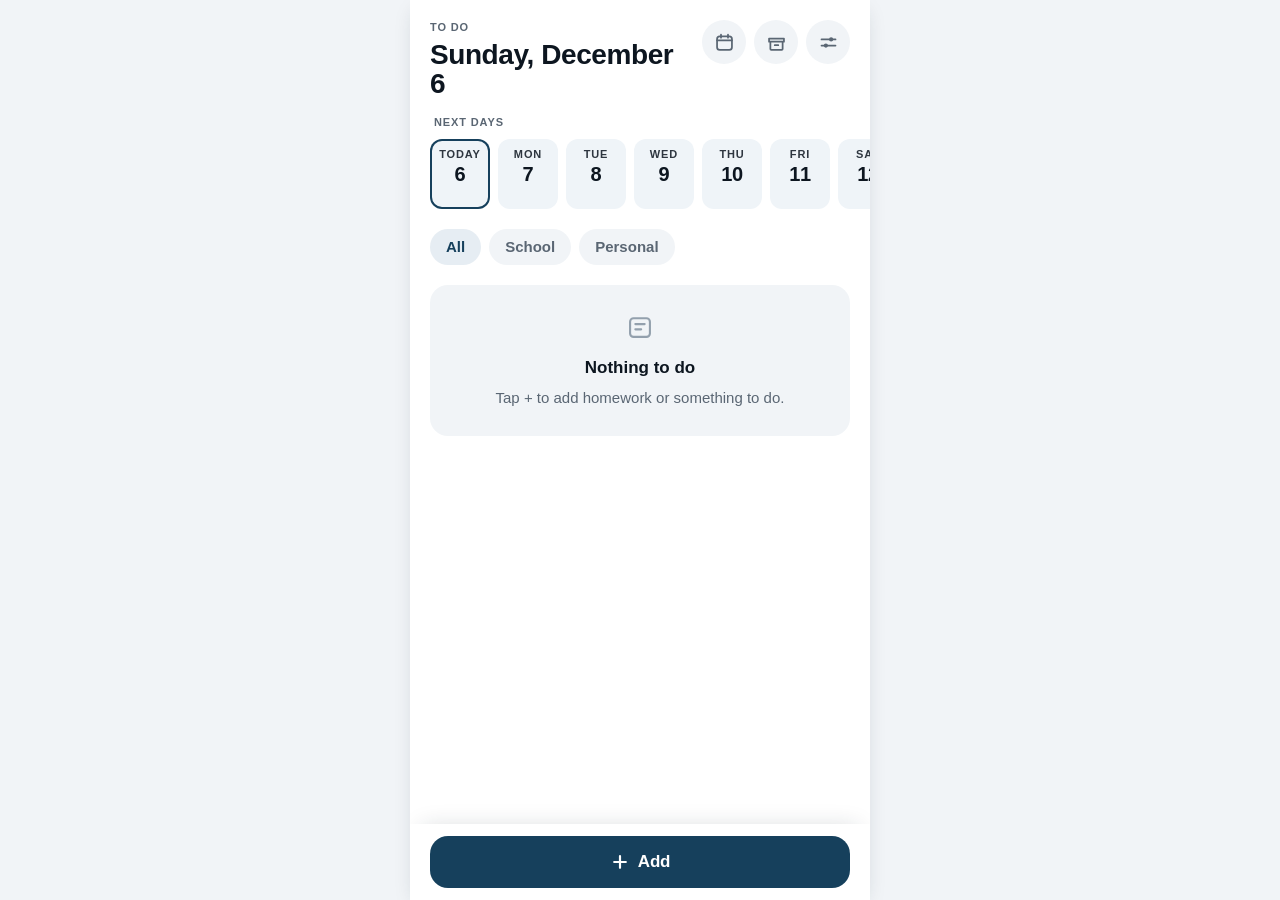
==== src/index.html @ daeee558 "Promemoria mensile della copia, e le parti rimaste indietro in rosso - Una volta al mese l'app ricor" ====
<!doctype html>
<html lang="it" data-theme="light">
<head>
<meta charset="utf-8">
<meta name="viewport" content="width=device-width, initial-scale=1, viewport-fit=cover">
<meta name="color-scheme" content="light dark">
<meta name="apple-mobile-web-app-capable" content="yes">
<meta name="apple-mobile-web-app-status-bar-style" content="default">
<meta name="apple-mobile-web-app-title" content="Agenda">
<title>Agenda</title>
<link rel="manifest" href="manifest.webmanifest">
<link rel="apple-touch-icon" href="icons/icon-192.png">
<link rel="icon" href="icons/icon-192.png">

<!-- Il tema, prima di qualunque cosa si disegni.
     Deve stare qui, inline e sincrono: se lo decidesse app.js, fra il disegno
     della pagina e l'esecuzione del modulo si vedrebbe un lampo di tema chiaro
     su un telefono in tema scuro. `theme-color` segue, così anche la barra di
     stato di iOS è del colore giusto. -->
<script>
(function () {
  var forced = null;
  try {
    var raw = localStorage.getItem("agenda:settings");
    if (raw) forced = JSON.parse(raw).theme || null;
  } catch (e) { /* navigazione privata o dati corrotti: si segue il telefono */ }
  var dark = forced ? forced === "dark"
    : window.matchMedia && window.matchMedia("(prefers-color-scheme: dark)").matches;
  document.documentElement.dataset.theme = dark ? "dark" : "light";
  var meta = document.createElement("meta");
  meta.name = "theme-color";
  meta.content = dark ? "#0b1118" : "#ffffff";
  document.head.appendChild(meta);
})();
</script>

<link rel="stylesheet" href="css/styles.css">
</head>
<body>

<!-- ════ Schermata principale: Da fare ════════════════════════════════ -->
<div class="ag-app">

  <header class="ag-header">
    <div>
      <span class="ag-header__eyebrow" data-i18n="todo.eyebrow"></span>
      <h1 class="ag-header__title" id="today-title">&nbsp;</h1>
    </div>
    <div class="ag-header__actions">
      <button class="ag-iconbtn" type="button" id="open-calendar" data-i18n-label="cal.title">
        <svg width="21" height="21" viewBox="0 0 24 24" fill="none" stroke="currentColor" stroke-width="2" stroke-linecap="round" stroke-linejoin="round" aria-hidden="true"><rect x="3.5" y="5" width="17" height="15.5" rx="3"/><path d="M3.5 9.5h17M8 3v3.5M16 3v3.5"/></svg>
      </button>
      <button class="ag-iconbtn" type="button" id="open-archive" data-i18n-label="archive.title">
        <svg width="21" height="21" viewBox="0 0 24 24" fill="none" stroke="currentColor" stroke-width="2" stroke-linecap="round" stroke-linejoin="round" aria-hidden="true"><path d="M3.5 7.5h17v3.5h-17zM5 11v8.5a1 1 0 001 1h12a1 1 0 001-1V11M10 15h4"/></svg>
      </button>
      <button class="ag-iconbtn" type="button" id="open-settings" data-i18n-label="settings.title">
        <svg width="21" height="21" viewBox="0 0 24 24" fill="none" stroke="currentColor" stroke-width="2" stroke-linecap="round" aria-hidden="true"><path d="M4 8.5h16M4 15.5h16"/><circle cx="15" cy="8.5" r="2.4" fill="currentColor" stroke="none"/><circle cx="9" cy="15.5" r="2.4" fill="currentColor" stroke="none"/></svg>
      </button>
    </div>
  </header>

  <div class="ag-app__body">

    <!-- L'avviso compare SOLO quando c'è qualcosa che non aspetta: un
         arretrato, o una verifica entro domani. Nelle giornate in pari non
         c'è, e lo spazio va all'elenco. -->
    <div class="ag-urgent" id="urgent" hidden>
      <span class="ag-urgent__text" id="urgent-text"></span>
    </div>

    <!-- I prossimi giorni col loro peso: dice dove c'è spazio per mettere un
         compito, che è la cosa che l'elenco sotto non dice. -->
    <div class="ag-group">
      <span class="ag-group__label" data-i18n="todo.next"></span>
      <div class="ag-next" id="next-days"></div>
    </div>

    <!-- I filtri per ambito. Scorrono in orizzontale: gli ambiti possono
         essere più di quanti ne stiano sullo schermo. -->
    <div class="ag-filters" id="filters" role="group" data-i18n-label="settings.areas"></div>

    <!-- L'avviso della rassegna degli arretrati. Sta sulla strada, fra i
         filtri e l'elenco, e non si chiude da sé: se ne va solo quando gli
         arretrati sono stati sistemati o quando la rassegna è già stata fatta
         oggi. -->
    <div class="ag-alert ag-alert--late" id="review-alert" hidden>
      <div class="ag-alert__text">
        <span class="ag-alert__title" id="review-alert-title"></span>
        <span class="ag-alert__note" id="review-alert-note"></span>
      </div>
      <button class="ag-alert__btn" type="button" id="review-open"></button>
    </div>

    <!-- Il promemoria della copia di sicurezza, una volta al mese (§6.1,
         assunzioni A18–A20). I dati stanno solo qui: se il telefono si
         perde, senza una copia non si recuperano. -->
    <div class="ag-alert ag-alert--neutral" id="backup-alert" hidden>
      <div class="ag-alert__text">
        <span class="ag-alert__title" id="backup-alert-title"></span>
        <span class="ag-alert__note" id="backup-alert-note"></span>
      </div>
      <div class="ag-alert__actions">
        <button class="ag-alert__btn" type="button" id="backup-save"></button>
        <button class="ag-alert__btn ag-alert__btn--quiet" type="button" id="backup-later"></button>
      </div>
    </div>

    <div class="ag-list" id="list"></div>

  </div>

  <footer class="ag-actionbar">
    <button class="ag-btn" type="button" id="add">
      <svg width="20" height="20" viewBox="0 0 24 24" fill="none" stroke="currentColor" stroke-width="2.6" stroke-linecap="round" aria-hidden="true"><path d="M12 5v14M5 12h14"/></svg>
      <span data-i18n="todo.add"></span>
    </button>
  </footer>

</div>

<!-- ════ Livello: calendario ══════════════════════════════════════════ -->
<div class="ag-layer" id="calendar-layer" hidden>
  <div class="ag-panel">
    <header class="ag-panel__head">
      <span class="ag-panel__title" data-i18n="cal.title"></span>
      <div class="ag-seg" id="cal-mode" style="flex:none;width:auto">
        <button class="ag-seg__opt" type="button" data-mode="week" data-i18n="cal.week" style="padding-inline:var(--ag-space-4)"></button>
        <button class="ag-seg__opt" type="button" data-mode="month" data-i18n="cal.month" style="padding-inline:var(--ag-space-4)"></button>
      </div>
      <button class="ag-iconbtn" type="button" data-close="calendar-layer" data-i18n-label="common.close">
        <svg width="18" height="18" viewBox="0 0 24 24" fill="none" stroke="currentColor" stroke-width="2.4" stroke-linecap="round" aria-hidden="true"><path d="M6 6l12 12M18 6L6 18"/></svg>
      </button>
    </header>
    <div class="ag-panel__body" id="calendar-body"></div>
  </div>
</div>

<!-- ════ Livello: archivio ════════════════════════════════════════════ -->
<div class="ag-layer" id="archive-layer" hidden>
  <div class="ag-panel">
    <header class="ag-panel__head">
      <span class="ag-panel__title" data-i18n="archive.title"></span>
      <button class="ag-iconbtn" type="button" data-close="archive-layer" data-i18n-label="common.close">
        <svg width="18" height="18" viewBox="0 0 24 24" fill="none" stroke="currentColor" stroke-width="2.4" stroke-linecap="round" aria-hidden="true"><path d="M6 6l12 12M18 6L6 18"/></svg>
      </button>
    </header>
    <div class="ag-panel__body" id="archive-body"></div>
  </div>
</div>

<!-- ════ Livello: impostazioni ════════════════════════════════════════ -->
<div class="ag-layer" id="settings-layer" hidden>
  <div class="ag-panel">
    <header class="ag-panel__head">
      <span class="ag-panel__title" data-i18n="settings.title"></span>
      <button class="ag-iconbtn" type="button" data-close="settings-layer" data-i18n-label="common.close">
        <svg width="18" height="18" viewBox="0 0 24 24" fill="none" stroke="currentColor" stroke-width="2.4" stroke-linecap="round" aria-hidden="true"><path d="M6 6l12 12M18 6L6 18"/></svg>
      </button>
    </header>
    <div class="ag-panel__body" id="settings-body"></div>
    <input id="restore-file" type="file" accept="application/json,.json" hidden>
  </div>
</div>

<!-- ════ Livello: il compito (nuovo o aperto) ═════════════════════════ -->
<div class="ag-layer" id="task-layer" hidden>
  <div class="ag-panel">
    <header class="ag-panel__head">
      <span class="ag-panel__title" id="task-layer-title"></span>
      <button class="ag-iconbtn" type="button" data-close="task-layer" data-i18n-label="common.close">
        <svg width="18" height="18" viewBox="0 0 24 24" fill="none" stroke="currentColor" stroke-width="2.4" stroke-linecap="round" aria-hidden="true"><path d="M6 6l12 12M18 6L6 18"/></svg>
      </button>
    </header>
    <div class="ag-panel__body" id="task-body"></div>
    <footer class="ag-panel__foot">
      <button class="ag-btn" type="button" id="task-save"></button>
    </footer>
  </div>
</div>

<!-- ════ Livello: rassegna degli arretrati ════════════════════════════ -->
<div class="ag-layer" id="review-layer" hidden>
  <div class="ag-panel">
    <header class="ag-panel__head">
      <span class="ag-panel__title" data-i18n="review.title"></span>
      <button class="ag-iconbtn" type="button" data-close="review-layer" data-i18n-label="common.close">
        <svg width="18" height="18" viewBox="0 0 24 24" fill="none" stroke="currentColor" stroke-width="2.4" stroke-linecap="round" aria-hidden="true"><path d="M6 6l12 12M18 6L6 18"/></svg>
      </button>
    </header>
    <div class="ag-panel__body" id="review-body"></div>
  </div>
</div>

<!-- ════ Fogli che salgono dal basso ══════════════════════════════════
     Uno solo per volta. Le conferme sono queste, mai una finestra del
     browser (regola 4 di CLAUDE.md). -->
<div class="ag-scrim" id="scrim" hidden></div>

<div class="ag-sheet" id="sheet" hidden role="dialog" aria-modal="true">
  <div class="ag-sheet__grip"></div>
  <div id="sheet-body"></div>
</div>

<div class="ag-toasts" id="toasts" aria-live="polite"></div>

<script type="module" src="js/app.js"></script>
</body>
</html>
---- src/css/styles.css ----
/* Agenda — foglio di stile principale.
 * Solo import, in ordine: token → componenti → layout dell'app.
 *
 * I file di tokens/ e components.css sono COPIE di design_handoff/:
 * si aggiornano copiandoli da lì, non modificandoli qui.
 */

@import "tokens/colors.css";
@import "tokens/typography.css";
@import "tokens/space.css";
@import "components.css";
@import "app.css";
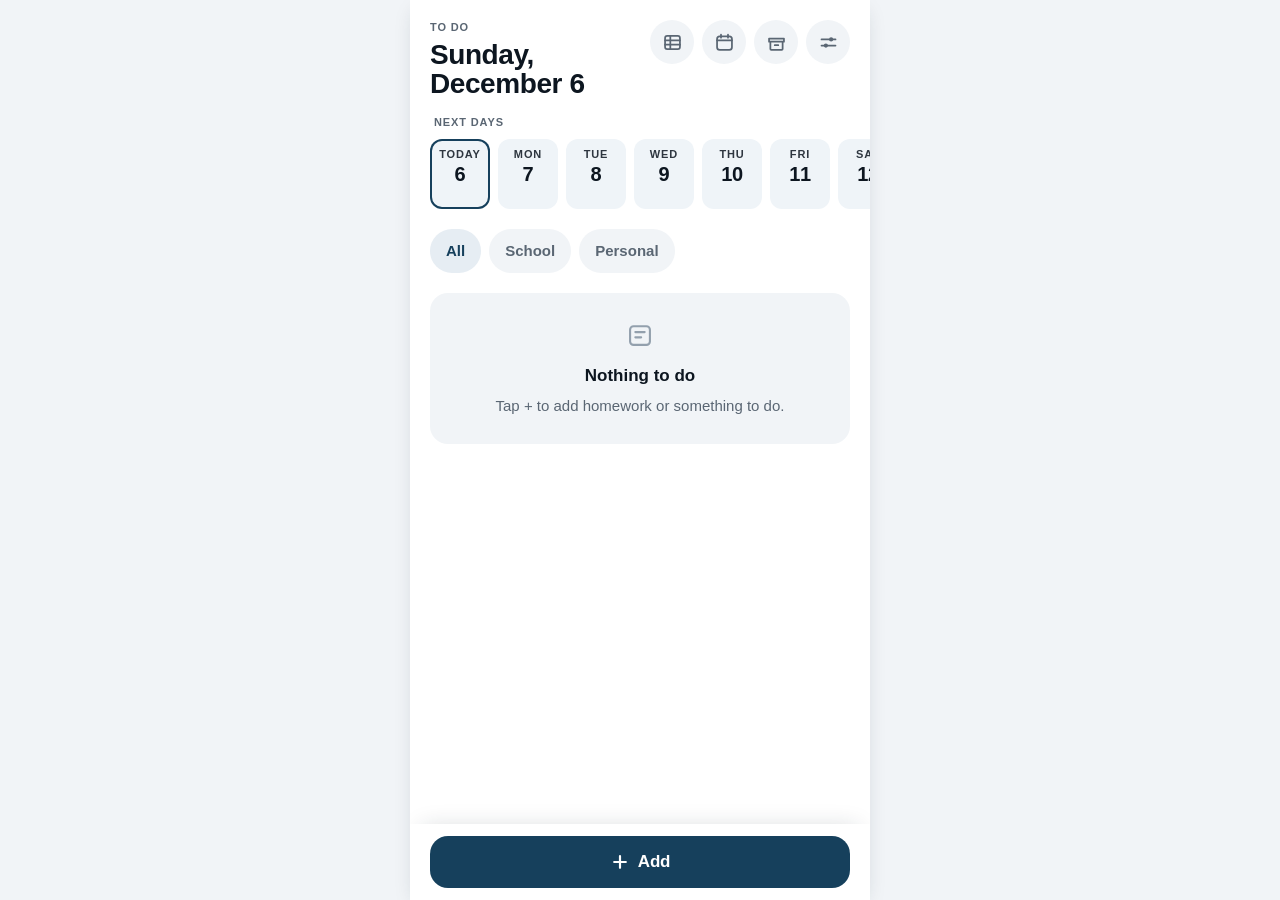
==== commit fffc9e61: "Nome facoltativo, orario in testata, impostazioni a pagine Quarto giro di domande, dopo averla insta" ====
--- a/src/index.html
+++ b/src/index.html
@@ -47,6 +47,12 @@
       <h1 class="ag-header__title" id="today-title">&nbsp;</h1>
     </div>
     <div class="ag-header__actions">
+      <!-- L'orario, a sinistra del calendario (§6.6). Una tabella e non un
+           orologio: accanto al calendario, un orologio si confonderebbe con
+           un'ora del giorno (A33). -->
+      <button class="ag-iconbtn" type="button" id="open-timetable" data-i18n-label="settings.timetable">
+        <svg width="21" height="21" viewBox="0 0 24 24" fill="none" stroke="currentColor" stroke-width="2" stroke-linecap="round" stroke-linejoin="round" aria-hidden="true"><rect x="3.5" y="4.5" width="17" height="15" rx="2.5"/><path d="M3.5 9.5h17M3.5 14.5h17M9.5 4.5v15"/></svg>
+      </button>
       <button class="ag-iconbtn" type="button" id="open-calendar" data-i18n-label="cal.title">
         <svg width="21" height="21" viewBox="0 0 24 24" fill="none" stroke="currentColor" stroke-width="2" stroke-linecap="round" stroke-linejoin="round" aria-hidden="true"><rect x="3.5" y="5" width="17" height="15.5" rx="3"/><path d="M3.5 9.5h17M8 3v3.5M16 3v3.5"/></svg>
       </button>
@@ -135,6 +141,19 @@
   </div>
 </div>
 
+<!-- ════ Livello: orario ══════════════════════════════════════════════ -->
+<div class="ag-layer" id="timetable-layer" hidden>
+  <div class="ag-panel">
+    <header class="ag-panel__head">
+      <span class="ag-panel__title" data-i18n="settings.timetable"></span>
+      <button class="ag-iconbtn" type="button" data-close="timetable-layer" data-i18n-label="common.close">
+        <svg width="18" height="18" viewBox="0 0 24 24" fill="none" stroke="currentColor" stroke-width="2.4" stroke-linecap="round" aria-hidden="true"><path d="M6 6l12 12M18 6L6 18"/></svg>
+      </button>
+    </header>
+    <div class="ag-panel__body" id="timetable-body"></div>
+  </div>
+</div>
+
 <!-- ════ Livello: archivio ════════════════════════════════════════════ -->
 <div class="ag-layer" id="archive-layer" hidden>
   <div class="ag-panel">
@@ -152,7 +171,11 @@
 <div class="ag-layer" id="settings-layer" hidden>
   <div class="ag-panel">
     <header class="ag-panel__head">
-      <span class="ag-panel__title" data-i18n="settings.title"></span>
+      <!-- La freccia per tornare all'elenco: c'è solo dentro una pagina (§6.4). -->
+      <button class="ag-iconbtn" type="button" id="settings-back" data-i18n-label="common.back" hidden>
+        <svg width="18" height="18" viewBox="0 0 24 24" fill="none" stroke="currentColor" stroke-width="2.4" stroke-linecap="round" stroke-linejoin="round" aria-hidden="true"><path d="M15 5l-7 7 7 7"/></svg>
+      </button>
+      <span class="ag-panel__title ag-panel__title--grow" id="settings-title"></span>
       <button class="ag-iconbtn" type="button" data-close="settings-layer" data-i18n-label="common.close">
         <svg width="18" height="18" viewBox="0 0 24 24" fill="none" stroke="currentColor" stroke-width="2.4" stroke-linecap="round" aria-hidden="true"><path d="M6 6l12 12M18 6L6 18"/></svg>
       </button>
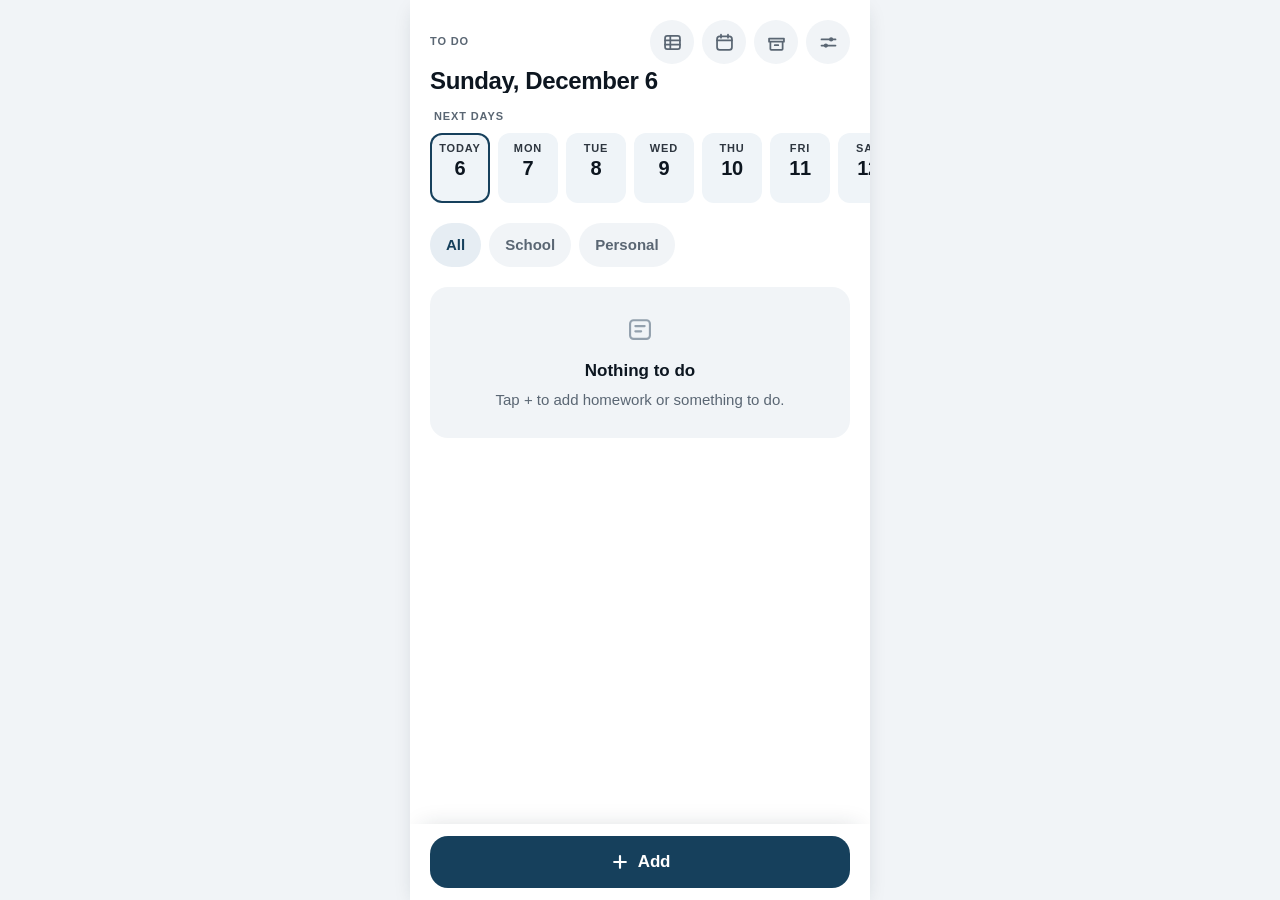
==== commit f657396d: "«Cosa studiare», data su una riga, peso medio di partenza - In una verifica la sezione delle parti s" ====
--- a/src/index.html
+++ b/src/index.html
@@ -42,10 +42,7 @@
 <div class="ag-app">
 
   <header class="ag-header">
-    <div>
-      <span class="ag-header__eyebrow" data-i18n="todo.eyebrow"></span>
-      <h1 class="ag-header__title" id="today-title">&nbsp;</h1>
-    </div>
+    <span class="ag-header__eyebrow" data-i18n="todo.eyebrow"></span>
     <div class="ag-header__actions">
       <!-- L'orario, a sinistra del calendario (§6.6). Una tabella e non un
            orologio: accanto al calendario, un orologio si confonderebbe con
@@ -63,6 +60,7 @@
         <svg width="21" height="21" viewBox="0 0 24 24" fill="none" stroke="currentColor" stroke-width="2" stroke-linecap="round" aria-hidden="true"><path d="M4 8.5h16M4 15.5h16"/><circle cx="15" cy="8.5" r="2.4" fill="currentColor" stroke="none"/><circle cx="9" cy="15.5" r="2.4" fill="currentColor" stroke="none"/></svg>
       </button>
     </div>
+    <h1 class="ag-header__title" id="today-title">&nbsp;</h1>
   </header>
 
   <div class="ag-app__body">
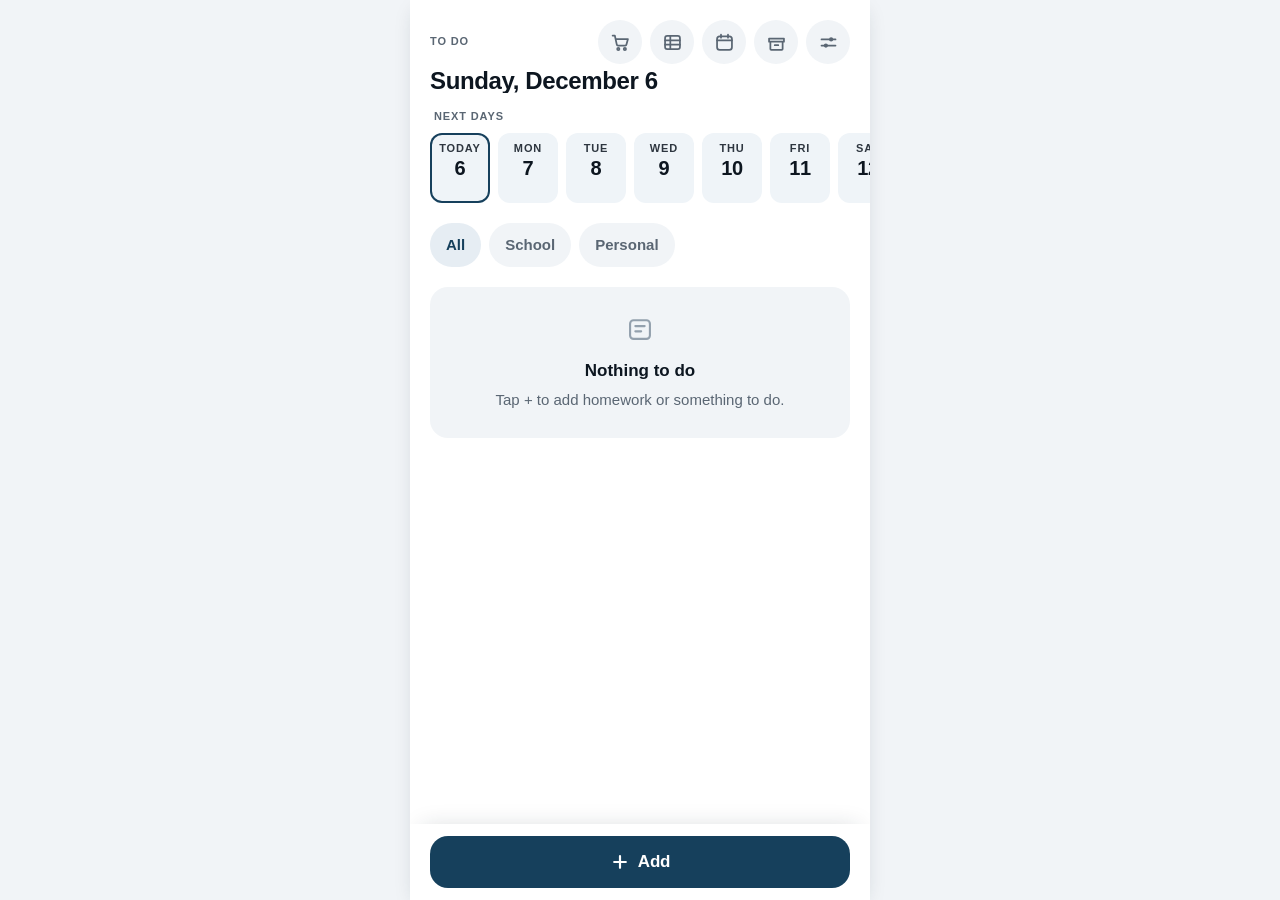
==== commit 4c0065af: "Lista della spesa, dal carrello in testata Una lista fissa: non scade e non va nell'archivio. Si agg" ====
--- a/src/index.html
+++ b/src/index.html
@@ -44,6 +44,11 @@
   <header class="ag-header">
     <span class="ag-header__eyebrow" data-i18n="todo.eyebrow"></span>
     <div class="ag-header__actions">
+      <!-- La spesa, per prima: è l'unico pulsante che non riguarda la scuola,
+           e così non si mette in mezzo a quelli che la riguardano (A40). -->
+      <button class="ag-iconbtn" type="button" id="open-shopping" data-i18n-label="shop.title">
+        <svg width="21" height="21" viewBox="0 0 24 24" fill="none" stroke="currentColor" stroke-width="2" stroke-linecap="round" stroke-linejoin="round" aria-hidden="true"><path d="M3 4h2.5l2.2 10.2a1.5 1.5 0 001.5 1.3h8.1a1.5 1.5 0 001.5-1.2L20.5 8H6.4"/><circle cx="9.5" cy="19.5" r="1.3"/><circle cx="17" cy="19.5" r="1.3"/></svg>
+      </button>
       <!-- L'orario, a sinistra del calendario (§6.6). Una tabella e non un
            orologio: accanto al calendario, un orologio si confonderebbe con
            un'ora del giorno (A33). -->
@@ -139,6 +144,19 @@
   </div>
 </div>
 
+<!-- ════ Livello: spesa ═══════════════════════════════════════════════ -->
+<div class="ag-layer" id="shopping-layer" hidden>
+  <div class="ag-panel">
+    <header class="ag-panel__head">
+      <span class="ag-panel__title" data-i18n="shop.title"></span>
+      <button class="ag-iconbtn" type="button" data-close="shopping-layer" data-i18n-label="common.close">
+        <svg width="18" height="18" viewBox="0 0 24 24" fill="none" stroke="currentColor" stroke-width="2.4" stroke-linecap="round" aria-hidden="true"><path d="M6 6l12 12M18 6L6 18"/></svg>
+      </button>
+    </header>
+    <div class="ag-panel__body" id="shopping-body"></div>
+  </div>
+</div>
+
 <!-- ════ Livello: orario ══════════════════════════════════════════════ -->
 <div class="ag-layer" id="timetable-layer" hidden>
   <div class="ag-panel">
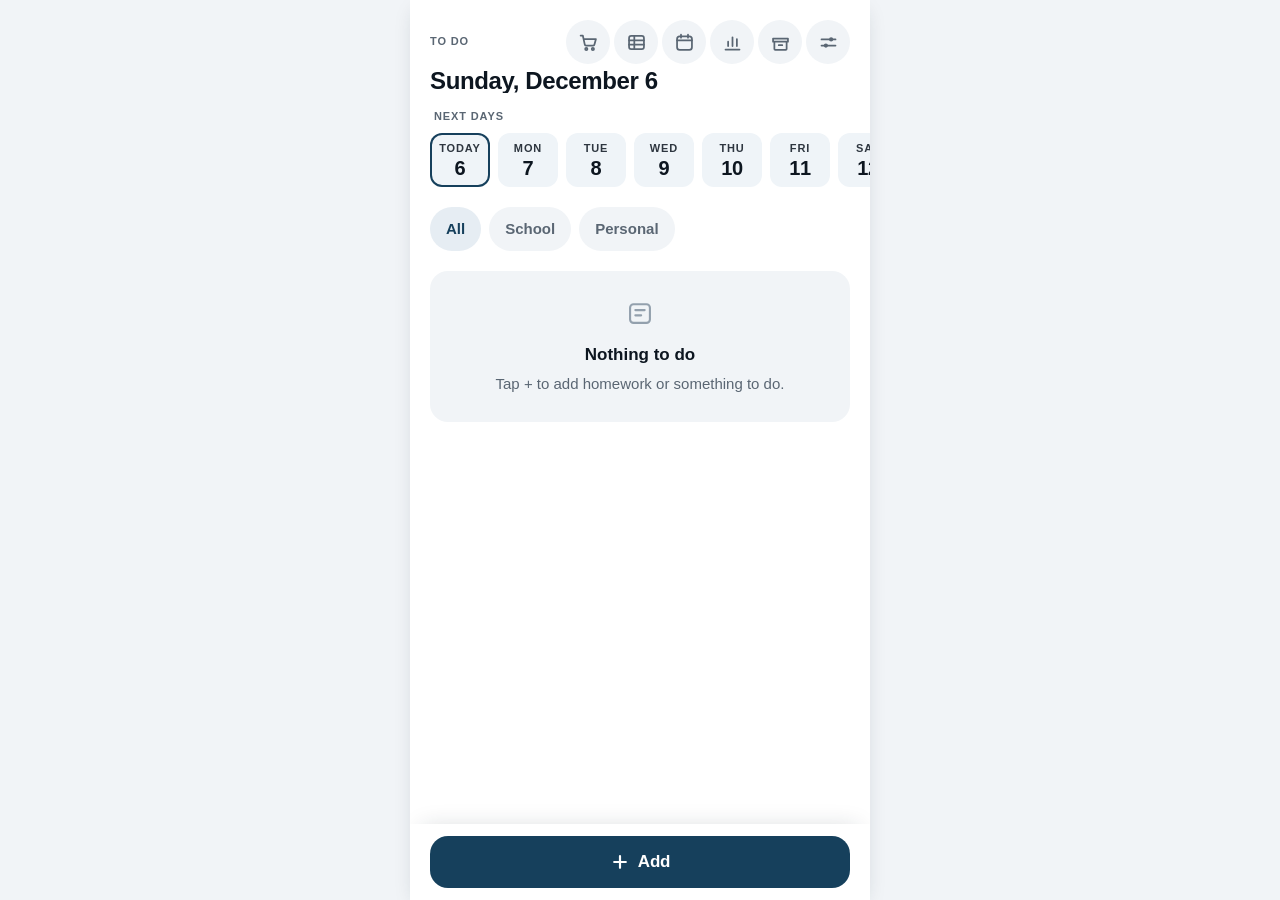
==== commit 0d70a885: "Voti: pannello con medie per quadrimestre, anno e materia (§6.8, A66–A71) Co-Authored-By: Claude Opu" ====
--- a/src/index.html
+++ b/src/index.html
@@ -48,6 +48,7 @@
            e così non si mette in mezzo a quelli che la riguardano (A40). -->
       <button class="ag-iconbtn" type="button" id="open-shopping" data-i18n-label="shop.title">
         <svg width="21" height="21" viewBox="0 0 24 24" fill="none" stroke="currentColor" stroke-width="2" stroke-linecap="round" stroke-linejoin="round" aria-hidden="true"><path d="M3 4h2.5l2.2 10.2a1.5 1.5 0 001.5 1.3h8.1a1.5 1.5 0 001.5-1.2L20.5 8H6.4"/><circle cx="9.5" cy="19.5" r="1.3"/><circle cx="17" cy="19.5" r="1.3"/></svg>
+        <span class="ag-badge" id="shopping-count" hidden></span>
       </button>
       <!-- L'orario, a sinistra del calendario (§6.6). Una tabella e non un
            orologio: accanto al calendario, un orologio si confonderebbe con
@@ -57,6 +58,10 @@
       </button>
       <button class="ag-iconbtn" type="button" id="open-calendar" data-i18n-label="cal.title">
         <svg width="21" height="21" viewBox="0 0 24 24" fill="none" stroke="currentColor" stroke-width="2" stroke-linecap="round" stroke-linejoin="round" aria-hidden="true"><rect x="3.5" y="5" width="17" height="15.5" rx="3"/><path d="M3.5 9.5h17M8 3v3.5M16 3v3.5"/></svg>
+      </button>
+      <!-- I voti (§6.8): delle barre, perché quello che si guarda sono le medie. -->
+      <button class="ag-iconbtn" type="button" id="open-grades" data-i18n-label="grades.title">
+        <svg width="21" height="21" viewBox="0 0 24 24" fill="none" stroke="currentColor" stroke-width="2" stroke-linecap="round" stroke-linejoin="round" aria-hidden="true"><path d="M4 20h16M7 16v-5M12 16V6M17 16v-8"/></svg>
       </button>
       <button class="ag-iconbtn" type="button" id="open-archive" data-i18n-label="archive.title">
         <svg width="21" height="21" viewBox="0 0 24 24" fill="none" stroke="currentColor" stroke-width="2" stroke-linecap="round" stroke-linejoin="round" aria-hidden="true"><path d="M3.5 7.5h17v3.5h-17zM5 11v8.5a1 1 0 001 1h12a1 1 0 001-1V11M10 15h4"/></svg>
@@ -157,6 +162,19 @@
   </div>
 </div>
 
+<!-- ════ Livello: voti ════════════════════════════════════════════════ -->
+<div class="ag-layer" id="grades-layer" hidden>
+  <div class="ag-panel">
+    <header class="ag-panel__head">
+      <span class="ag-panel__title" data-i18n="grades.title"></span>
+      <button class="ag-iconbtn" type="button" data-close="grades-layer" data-i18n-label="common.close">
+        <svg width="18" height="18" viewBox="0 0 24 24" fill="none" stroke="currentColor" stroke-width="2.4" stroke-linecap="round" aria-hidden="true"><path d="M6 6l12 12M18 6L6 18"/></svg>
+      </button>
+    </header>
+    <div class="ag-panel__body" id="grades-body"></div>
+  </div>
+</div>
+
 <!-- ════ Livello: orario ══════════════════════════════════════════════ -->
 <div class="ag-layer" id="timetable-layer" hidden>
   <div class="ag-panel">
@@ -237,7 +255,7 @@
 
 <div class="ag-sheet" id="sheet" hidden role="dialog" aria-modal="true">
   <div class="ag-sheet__grip"></div>
-  <div id="sheet-body"></div>
+  <div class="ag-sheet__body" id="sheet-body"></div>
 </div>
 
 <div class="ag-toasts" id="toasts" aria-live="polite"></div>
--- a/src/css/styles.css
+++ b/src/css/styles.css
@@ -6,6 +6,7 @@
  */
 
 @import "tokens/colors.css";
+@import "tokens/tavolozza.css";
 @import "tokens/typography.css";
 @import "tokens/space.css";
 @import "components.css";
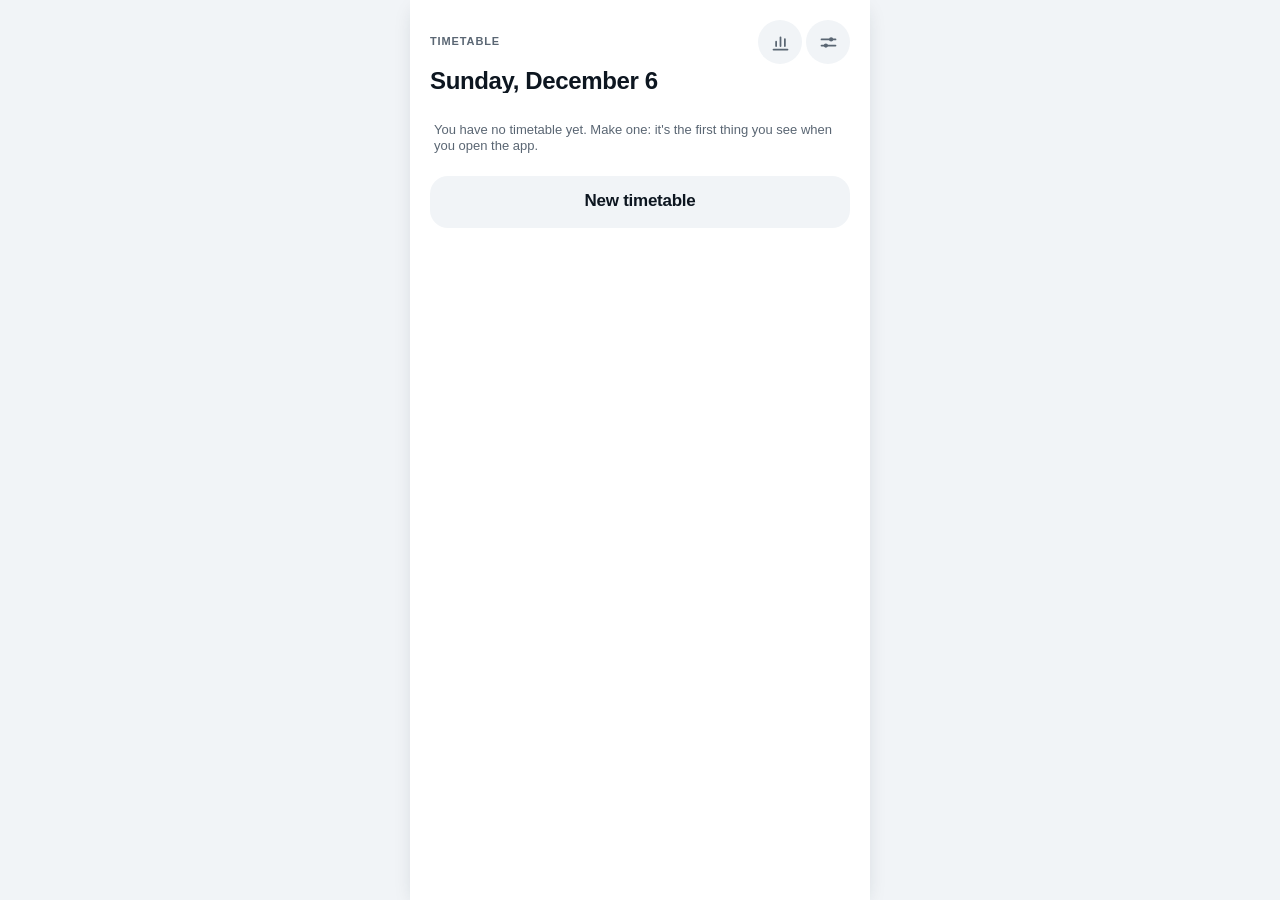
==== commit 620e75c8: "Solo orario e voti, col movimento del Visore (A72–A79) Tolti compiti, calendario, archivio, rassegna" ====
--- a/src/index.html
+++ b/src/index.html
@@ -38,33 +38,17 @@
 </head>
 <body>
 
-<!-- ════ Schermata principale: Da fare ════════════════════════════════ -->
+<!-- ════ Schermata principale: l'orario (A72) ═══════════════════════
+     Dall'undicesimo giro l'app è l'orario e i voti: l'orario è quello che si
+     apre, e sopra c'è la data di oggi. -->
 <div class="ag-app">
 
   <header class="ag-header">
-    <span class="ag-header__eyebrow" data-i18n="todo.eyebrow"></span>
+    <span class="ag-header__eyebrow" data-i18n="settings.timetable"></span>
     <div class="ag-header__actions">
-      <!-- La spesa, per prima: è l'unico pulsante che non riguarda la scuola,
-           e così non si mette in mezzo a quelli che la riguardano (A40). -->
-      <button class="ag-iconbtn" type="button" id="open-shopping" data-i18n-label="shop.title">
-        <svg width="21" height="21" viewBox="0 0 24 24" fill="none" stroke="currentColor" stroke-width="2" stroke-linecap="round" stroke-linejoin="round" aria-hidden="true"><path d="M3 4h2.5l2.2 10.2a1.5 1.5 0 001.5 1.3h8.1a1.5 1.5 0 001.5-1.2L20.5 8H6.4"/><circle cx="9.5" cy="19.5" r="1.3"/><circle cx="17" cy="19.5" r="1.3"/></svg>
-        <span class="ag-badge" id="shopping-count" hidden></span>
-      </button>
-      <!-- L'orario, a sinistra del calendario (§6.6). Una tabella e non un
-           orologio: accanto al calendario, un orologio si confonderebbe con
-           un'ora del giorno (A33). -->
-      <button class="ag-iconbtn" type="button" id="open-timetable" data-i18n-label="settings.timetable">
-        <svg width="21" height="21" viewBox="0 0 24 24" fill="none" stroke="currentColor" stroke-width="2" stroke-linecap="round" stroke-linejoin="round" aria-hidden="true"><rect x="3.5" y="4.5" width="17" height="15" rx="2.5"/><path d="M3.5 9.5h17M3.5 14.5h17M9.5 4.5v15"/></svg>
-      </button>
-      <button class="ag-iconbtn" type="button" id="open-calendar" data-i18n-label="cal.title">
-        <svg width="21" height="21" viewBox="0 0 24 24" fill="none" stroke="currentColor" stroke-width="2" stroke-linecap="round" stroke-linejoin="round" aria-hidden="true"><rect x="3.5" y="5" width="17" height="15.5" rx="3"/><path d="M3.5 9.5h17M8 3v3.5M16 3v3.5"/></svg>
-      </button>
       <!-- I voti (§6.8): delle barre, perché quello che si guarda sono le medie. -->
       <button class="ag-iconbtn" type="button" id="open-grades" data-i18n-label="grades.title">
         <svg width="21" height="21" viewBox="0 0 24 24" fill="none" stroke="currentColor" stroke-width="2" stroke-linecap="round" stroke-linejoin="round" aria-hidden="true"><path d="M4 20h16M7 16v-5M12 16V6M17 16v-8"/></svg>
-      </button>
-      <button class="ag-iconbtn" type="button" id="open-archive" data-i18n-label="archive.title">
-        <svg width="21" height="21" viewBox="0 0 24 24" fill="none" stroke="currentColor" stroke-width="2" stroke-linecap="round" stroke-linejoin="round" aria-hidden="true"><path d="M3.5 7.5h17v3.5h-17zM5 11v8.5a1 1 0 001 1h12a1 1 0 001-1V11M10 15h4"/></svg>
       </button>
       <button class="ag-iconbtn" type="button" id="open-settings" data-i18n-label="settings.title">
         <svg width="21" height="21" viewBox="0 0 24 24" fill="none" stroke="currentColor" stroke-width="2" stroke-linecap="round" aria-hidden="true"><path d="M4 8.5h16M4 15.5h16"/><circle cx="15" cy="8.5" r="2.4" fill="currentColor" stroke="none"/><circle cx="9" cy="15.5" r="2.4" fill="currentColor" stroke="none"/></svg>
@@ -75,39 +59,9 @@
 
   <div class="ag-app__body">
 
-    <!-- L'avviso compare SOLO quando c'è qualcosa che non aspetta: un
-         arretrato, o una verifica entro domani. Nelle giornate in pari non
-         c'è, e lo spazio va all'elenco. -->
-    <div class="ag-urgent" id="urgent" hidden>
-      <span class="ag-urgent__text" id="urgent-text"></span>
-    </div>
-
-    <!-- I prossimi giorni col loro peso: dice dove c'è spazio per mettere un
-         compito, che è la cosa che l'elenco sotto non dice. -->
-    <div class="ag-group">
-      <span class="ag-group__label" data-i18n="todo.next"></span>
-      <div class="ag-next" id="next-days"></div>
-    </div>
-
-    <!-- I filtri per ambito. Scorrono in orizzontale: gli ambiti possono
-         essere più di quanti ne stiano sullo schermo. -->
-    <div class="ag-filters" id="filters" role="group" data-i18n-label="settings.areas"></div>
-
-    <!-- L'avviso della rassegna degli arretrati. Sta sulla strada, fra i
-         filtri e l'elenco, e non si chiude da sé: se ne va solo quando gli
-         arretrati sono stati sistemati o quando la rassegna è già stata fatta
-         oggi. -->
-    <div class="ag-alert ag-alert--late" id="review-alert" hidden>
-      <div class="ag-alert__text">
-        <span class="ag-alert__title" id="review-alert-title"></span>
-        <span class="ag-alert__note" id="review-alert-note"></span>
-      </div>
-      <button class="ag-alert__btn" type="button" id="review-open"></button>
-    </div>
-
-    <!-- Il promemoria della copia di sicurezza, una volta al mese (§6.1,
-         assunzioni A18–A20). I dati stanno solo qui: se il telefono si
-         perde, senza una copia non si recuperano. -->
+    <!-- Il promemoria della copia di sicurezza, una volta al mese (A18–A20,
+         A74). L'orario e i voti stanno solo qui: se il telefono si perde,
+         senza una copia non si recuperano. -->
     <div class="ag-alert ag-alert--neutral" id="backup-alert" hidden>
       <div class="ag-alert__text">
         <span class="ag-alert__title" id="backup-alert-title"></span>
@@ -119,47 +73,10 @@
       </div>
     </div>
 
-    <div class="ag-list" id="list"></div>
+    <div id="timetable-body"></div>
 
   </div>
 
-  <footer class="ag-actionbar">
-    <button class="ag-btn" type="button" id="add">
-      <svg width="20" height="20" viewBox="0 0 24 24" fill="none" stroke="currentColor" stroke-width="2.6" stroke-linecap="round" aria-hidden="true"><path d="M12 5v14M5 12h14"/></svg>
-      <span data-i18n="todo.add"></span>
-    </button>
-  </footer>
-
-</div>
-
-<!-- ════ Livello: calendario ══════════════════════════════════════════ -->
-<div class="ag-layer" id="calendar-layer" hidden>
-  <div class="ag-panel">
-    <header class="ag-panel__head">
-      <span class="ag-panel__title" data-i18n="cal.title"></span>
-      <div class="ag-seg" id="cal-mode" style="flex:none;width:auto">
-        <button class="ag-seg__opt" type="button" data-mode="week" data-i18n="cal.week" style="padding-inline:var(--ag-space-4)"></button>
-        <button class="ag-seg__opt" type="button" data-mode="month" data-i18n="cal.month" style="padding-inline:var(--ag-space-4)"></button>
-      </div>
-      <button class="ag-iconbtn" type="button" data-close="calendar-layer" data-i18n-label="common.close">
-        <svg width="18" height="18" viewBox="0 0 24 24" fill="none" stroke="currentColor" stroke-width="2.4" stroke-linecap="round" aria-hidden="true"><path d="M6 6l12 12M18 6L6 18"/></svg>
-      </button>
-    </header>
-    <div class="ag-panel__body" id="calendar-body"></div>
-  </div>
-</div>
-
-<!-- ════ Livello: spesa ═══════════════════════════════════════════════ -->
-<div class="ag-layer" id="shopping-layer" hidden>
-  <div class="ag-panel">
-    <header class="ag-panel__head">
-      <span class="ag-panel__title" data-i18n="shop.title"></span>
-      <button class="ag-iconbtn" type="button" data-close="shopping-layer" data-i18n-label="common.close">
-        <svg width="18" height="18" viewBox="0 0 24 24" fill="none" stroke="currentColor" stroke-width="2.4" stroke-linecap="round" aria-hidden="true"><path d="M6 6l12 12M18 6L6 18"/></svg>
-      </button>
-    </header>
-    <div class="ag-panel__body" id="shopping-body"></div>
-  </div>
 </div>
 
 <!-- ════ Livello: voti ════════════════════════════════════════════════ -->
@@ -172,32 +89,6 @@
       </button>
     </header>
     <div class="ag-panel__body" id="grades-body"></div>
-  </div>
-</div>
-
-<!-- ════ Livello: orario ══════════════════════════════════════════════ -->
-<div class="ag-layer" id="timetable-layer" hidden>
-  <div class="ag-panel">
-    <header class="ag-panel__head">
-      <span class="ag-panel__title" data-i18n="settings.timetable"></span>
-      <button class="ag-iconbtn" type="button" data-close="timetable-layer" data-i18n-label="common.close">
-        <svg width="18" height="18" viewBox="0 0 24 24" fill="none" stroke="currentColor" stroke-width="2.4" stroke-linecap="round" aria-hidden="true"><path d="M6 6l12 12M18 6L6 18"/></svg>
-      </button>
-    </header>
-    <div class="ag-panel__body" id="timetable-body"></div>
-  </div>
-</div>
-
-<!-- ════ Livello: archivio ════════════════════════════════════════════ -->
-<div class="ag-layer" id="archive-layer" hidden>
-  <div class="ag-panel">
-    <header class="ag-panel__head">
-      <span class="ag-panel__title" data-i18n="archive.title"></span>
-      <button class="ag-iconbtn" type="button" data-close="archive-layer" data-i18n-label="common.close">
-        <svg width="18" height="18" viewBox="0 0 24 24" fill="none" stroke="currentColor" stroke-width="2.4" stroke-linecap="round" aria-hidden="true"><path d="M6 6l12 12M18 6L6 18"/></svg>
-      </button>
-    </header>
-    <div class="ag-panel__body" id="archive-body"></div>
   </div>
 </div>
 
@@ -219,35 +110,6 @@
   </div>
 </div>
 
-<!-- ════ Livello: il compito (nuovo o aperto) ═════════════════════════ -->
-<div class="ag-layer" id="task-layer" hidden>
-  <div class="ag-panel">
-    <header class="ag-panel__head">
-      <span class="ag-panel__title" id="task-layer-title"></span>
-      <button class="ag-iconbtn" type="button" data-close="task-layer" data-i18n-label="common.close">
-        <svg width="18" height="18" viewBox="0 0 24 24" fill="none" stroke="currentColor" stroke-width="2.4" stroke-linecap="round" aria-hidden="true"><path d="M6 6l12 12M18 6L6 18"/></svg>
-      </button>
-    </header>
-    <div class="ag-panel__body" id="task-body"></div>
-    <footer class="ag-panel__foot">
-      <button class="ag-btn" type="button" id="task-save"></button>
-    </footer>
-  </div>
-</div>
-
-<!-- ════ Livello: rassegna degli arretrati ════════════════════════════ -->
-<div class="ag-layer" id="review-layer" hidden>
-  <div class="ag-panel">
-    <header class="ag-panel__head">
-      <span class="ag-panel__title" data-i18n="review.title"></span>
-      <button class="ag-iconbtn" type="button" data-close="review-layer" data-i18n-label="common.close">
-        <svg width="18" height="18" viewBox="0 0 24 24" fill="none" stroke="currentColor" stroke-width="2.4" stroke-linecap="round" aria-hidden="true"><path d="M6 6l12 12M18 6L6 18"/></svg>
-      </button>
-    </header>
-    <div class="ag-panel__body" id="review-body"></div>
-  </div>
-</div>
-
 <!-- ════ Fogli che salgono dal basso ══════════════════════════════════
      Uno solo per volta. Le conferme sono queste, mai una finestra del
      browser (regola 4 di CLAUDE.md). -->
